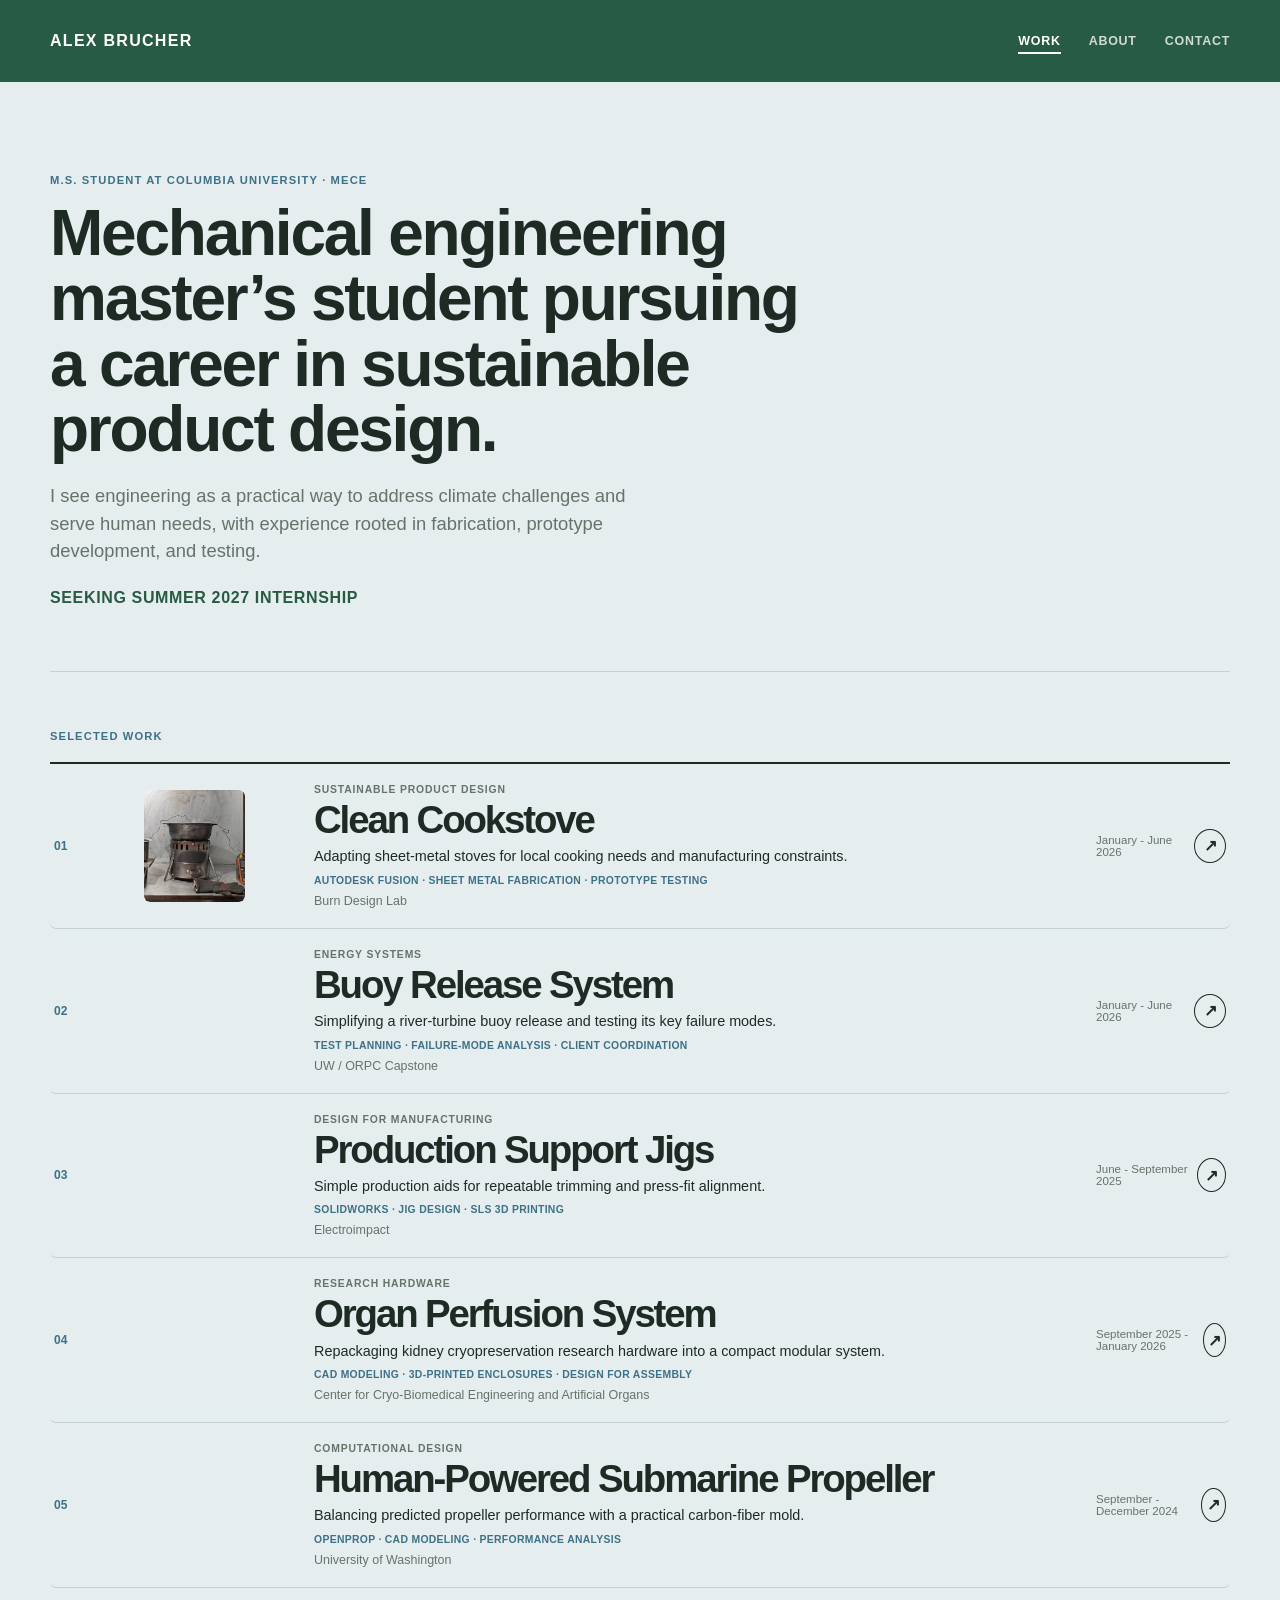
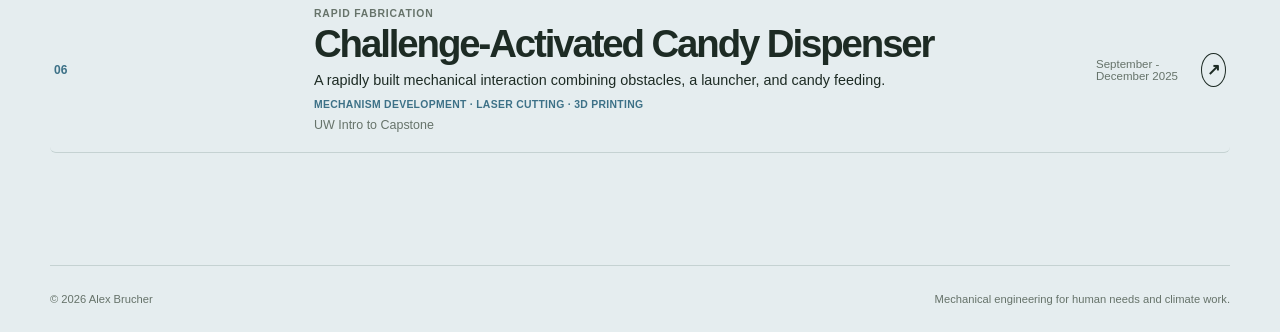
==== index.html @ 56136380 "Update portfolio content and project media Co-authored-by: Copilot <223556219+Copilot@users.noreply." ====
<!doctype html>
<html lang="en">
  <head>
    <meta charset="UTF-8" />
    <meta name="viewport" content="width=device-width, initial-scale=1.0" />
    <meta name="description" content="Alex Brucher — mechanical engineering master's student focused on sustainable product design, fabrication, and physical product development." />
    <title>Alex Brucher — Mechanical Engineer &amp; Product Designer</title>
    <link rel="stylesheet" href="assets/styles.css" />
  </head>
  <body>
    <a class="skip-link" href="#projects">Skip to projects</a>
    <header class="site-header">
      <a class="wordmark" href="index.html" aria-label="Alex Brucher home">ALEX BRUCHER</a>
      <nav aria-label="Primary navigation">
        <a class="active" href="index.html">Work</a>
        <a href="about.html">About</a>
        <a href="contact.html">Contact</a>
      </nav>
    </header>

    <main>
      <section class="hero page-shell">
        <!-- Edit the homepage introduction and availability in this section. -->
        <p class="label">M.S. student at Columbia University · MECE</p>
        <h1 class="hero-statement">
          Mechanical engineering master’s student pursuing a career in sustainable product design.
        </h1>
        <div class="hero-details">
          <p class="hero-subtitle">
            I see engineering as a practical way to address climate challenges and serve human needs, with experience rooted in fabrication, prototype development, and testing.
          </p>
        </div>
        <p class="hero-availability">Seeking Summer 2027 Internship</p>
      </section>

      <section class="work-section page-shell" id="projects" aria-labelledby="project-heading">
        <div class="section-heading">
          <p class="label" id="project-heading">Selected work</p>
        </div>
        <div class="project-grid" id="project-grid" aria-live="polite"></div>
      </section>
    </main>

    <footer class="site-footer page-shell">
      <p>© <span id="year"></span> Alex Brucher</p>
      <p>Mechanical engineering for human needs and climate work.</p>
    </footer>
    <script src="content/projects.js"></script>
    <script src="assets/site.js"></script>
  </body>
</html>
---- assets/styles.css ----
:root {
  --ink: #1d2b24;
  --panel: #203d31;
  --blue: #3d7187;
  --cyan: #b8d1d3;
  --signal: #285b43;
  --paper: #e5edef;
  --white: #fff;
  --line: #c5d2d2;
  --muted: #66736a;
  --sans: "Avenir Next", "Helvetica Neue", Arial, sans-serif;
  --mono: "Avenir Next", "Helvetica Neue", Arial, sans-serif;
}
* { box-sizing: border-box; }
html { scroll-behavior: smooth; }
body { margin: 0; color: var(--ink); background: var(--paper); font-family: var(--sans); line-height: 1.45; }
a { color: inherit; }
 a:focus-visible, button:focus-visible { outline: 3px solid var(--signal); outline-offset: 4px; }
.page-shell { width: min(1180px, calc(100% - 48px)); margin-inline: auto; }
.skip-link { position: absolute; left: -999px; top: 0; z-index: 3; padding: 10px; color: white; background: var(--blue); }
.skip-link:focus { left: 10px; }
.site-header { display: flex; align-items: center; justify-content: space-between; width: 100%; height: 82px; padding-inline: max(24px, calc((100% - 1180px) / 2)); background: var(--signal); color: var(--white); }
.wordmark { color: var(--white); font: 800 1rem var(--mono); letter-spacing: .08em; text-decoration: none; }
nav { display: flex; gap: 28px; }
nav a { position: relative; padding: 6px 0; color: rgba(255, 255, 255, .78); font: 700 .78rem var(--mono); letter-spacing: .06em; text-decoration: none; text-transform: uppercase; }
nav a.active, nav a:hover { color: var(--white); }
nav a.active::after { position: absolute; right: 0; bottom: 0; left: 0; height: 2px; background: var(--white); content: ""; }
.label { margin: 0; color: var(--blue); font: 800 .7rem var(--mono); letter-spacing: .1em; text-transform: uppercase; }
.hero { padding: clamp(52px, 8vw, 92px) 0 62px; border-bottom: 1px solid var(--line); }
.hero h1 { max-width: 700px; margin: 15px 0 24px; font-size: clamp(2.4rem, 5vw, 4.8rem); line-height: 1; letter-spacing: -.05em; font-weight: 900; }
.hero-statement { max-width: 780px !important; margin-bottom: 20px !important; font-family: var(--sans); font-size: clamp(2.8rem, 5vw, 5rem) !important; line-height: 1.02 !important; letter-spacing: -.035em !important; font-weight: 700 !important; }
.hero-details { display: flex; align-items: baseline; justify-content: space-between; gap: 32px; max-width: 850px; }
.hero-subtitle { max-width: 580px; margin: 0; color: var(--muted); font: 500 clamp(.95rem, 1.5vw, 1.15rem)/1.5 var(--sans); }
.hero-availability { display: inline-block; max-width: 100%; margin: 24px 0 0; color: var(--signal); font: 800 1rem var(--mono); letter-spacing: .04em; text-transform: uppercase; }
.work-section { padding: 58px 0 112px; }
.section-heading { display: flex; justify-content: space-between; padding-bottom: 20px; border-bottom: 2px solid var(--ink); }
.section-note { margin: 0; color: var(--muted); font: .78rem var(--mono); }
.project-grid { display: grid; }
.project-card { display: grid; grid-template-columns: 70px 150px minmax(0, 1fr) 130px; gap: 20px; align-items: center; padding: 20px 4px; border-bottom: 1px solid var(--line); border-radius: 6px; text-decoration: none; transition: background .18s, padding .18s; }
.project-card:hover { padding-inline: 14px; background: var(--white); }
.project-number { color: var(--blue); font: 800 .75rem var(--mono); }
.project-card-visual { display: grid; place-items: center; width: 150px; height: 112.5px; padding: 6px; overflow: hidden; border-radius: 6px; color: var(--muted); background: repeating-linear-gradient(135deg, #e9eef4, #e9eef4 9px, #e3e9f0 9px, #e3e9f0 10px); text-align: center; font: 700 .62rem/1.35 var(--mono); text-transform: uppercase; }
.project-card-visual.has-image { width: fit-content; height: fit-content; max-width: 150px; max-height: 112.5px; padding: 0; background: transparent; }
.project-card-visual img { display: block; width: auto; height: auto; min-width: 0; min-height: 0; max-width: 150px; max-height: 112.5px; border-radius: 6px; object-fit: contain; background: transparent; }
.project-card-main p { margin: 0 0 5px; color: var(--muted); font: 700 .65rem var(--mono); letter-spacing: .08em; text-transform: uppercase; }
.project-card h2 { margin: 0; font-size: clamp(1.5rem, 3vw, 2.65rem); line-height: 1.05; letter-spacing: -.055em; }
.project-card-main > span { display: block; margin-top: 7px; color: var(--muted); font: .78rem var(--mono); }
.project-card-main .project-card-description { max-width: 620px; color: var(--ink); font: 500 .9rem/1.35 var(--sans); }
.project-card-main .project-card-skills { margin-top: 8px; color: var(--blue); font: 700 .65rem var(--mono); letter-spacing: .03em; text-transform: uppercase; }
.project-card-main .project-card-client { margin-top: 8px; }
.project-card-end { display: flex; align-items: center; justify-content: space-between; color: var(--muted); font: .72rem var(--mono); }
.project-card-end b { display: grid; place-items: center; width: 34px; height: 34px; border: 1px solid var(--ink); border-radius: 50%; color: var(--ink); font-size: 1rem; transition: background .18s, color .18s; }
.project-card:hover b { border-color: var(--blue); color: white; background: var(--blue); }
.site-footer { display: flex; justify-content: space-between; gap: 20px; padding: 27px 0; border-top: 1px solid var(--line); color: var(--muted); font: .7rem var(--mono); }
.site-footer p { margin: 0; }
.about-page, .contact-page { max-width: 900px; padding-top: clamp(75px, 12vw, 140px); padding-bottom: 120px; }
.about-layout { display: grid; grid-template-columns: minmax(0, 1fr) 280px; gap: 80px; }
.about-layout h1, .contact-page h1 { margin: 16px 0 30px; font-size: clamp(3.2rem, 7vw, 6.6rem); line-height: .9; letter-spacing: -.09em; }
.about-copy { margin: 0; padding: 24px; border: 1px solid var(--line); border-radius: 6px; color: #3d4b5d; background: var(--white); font: 400 1rem/1.7 var(--sans); }
.about-aside { border-top: 2px solid var(--ink); }
.profile-photo { display: block; width: 100%; height: 280px; border: 1px solid var(--line); border-radius: 6px; object-fit: cover; }
.about-aside dl, .project-header dl { margin: 0; }
.about-aside dl div, .project-header dl div { padding: 16px 0; border-bottom: 1px solid var(--line); }
dt { color: var(--muted); font: 800 .65rem var(--mono); letter-spacing: .08em; text-transform: uppercase; }
dd { margin: 6px 0 0; font-size: .9rem; }
.contact-links { margin-top: 48px; border-top: 2px solid var(--ink); }
.contact-links a { display: grid; grid-template-columns: 100px minmax(0, 1fr) 26px; gap: 15px; align-items: center; padding: 22px 0; border-bottom: 1px solid var(--line); text-decoration: none; }
.contact-links a:hover { color: var(--blue); }
.contact-links small { color: var(--muted); font: 800 .67rem var(--mono); text-transform: uppercase; }
.contact-links span { font: 700 clamp(1.15rem, 2vw, 1.7rem) var(--mono); letter-spacing: -.05em; }
.contact-note { color: var(--muted); font: .78rem var(--mono); }
.project-page { padding-top: 44px; padding-bottom: 110px; }
.back-link { color: var(--blue); font: 700 .78rem var(--mono); text-decoration: none; }
.project-header { display: grid; grid-template-columns: minmax(0, 1fr) 280px; gap: 10%; align-items: end; padding: 55px 0 42px; }
.project-header h1 { margin: 13px 0 0; font-size: clamp(3.5rem, 7vw, 7.2rem); line-height: .88; letter-spacing: -.09em; }
.media-stage { display: grid; grid-template-columns: repeat(2, minmax(0, 1fr)); gap: 20px; }
.media-stage-single { display: block; }
.model-panel, .media-empty, .project-image { min-height: clamp(400px, 55vw, 650px); border: 1px solid var(--line); border-radius: 6px; background: var(--white); overflow: hidden; }
.model-toolbar { position: relative; z-index: 1; display: flex; justify-content: space-between; gap: 20px; padding: 14px 16px; border-bottom: 1px solid var(--line); color: var(--muted); font: 700 .65rem var(--mono); letter-spacing: .06em; text-transform: uppercase; }
.model-panel model-viewer { display: block; width: 100%; height: calc(clamp(400px, 55vw, 650px) - 46px); background: linear-gradient(135deg, #f8fafc, #e9eef4); }
.model-loading { display: grid; place-items: center; height: 100%; color: var(--muted); font: 700 .75rem var(--mono); text-transform: uppercase; }
.media-empty { display: grid; place-content: center; gap: 8px; color: var(--muted); background: repeating-linear-gradient(45deg, #e9eef4, #e9eef4 9px, #e3e9f0 9px, #e3e9f0 10px); text-align: center; font: 700 .8rem var(--mono); text-transform: uppercase; }
.project-image { margin: 0; overflow: hidden; }
.project-image img { display: block; width: 100%; height: auto; max-height: 75vh; min-height: 400px; object-fit: contain; background: var(--white); }
.project-image figcaption { padding: 12px 14px; color: var(--muted); font: 700 1rem/1.45 var(--sans); }
.image-carousel { display: flex; flex-direction: column; }
.carousel-track { display: flex; flex: 1; min-height: 0; transition: transform .3s ease; }
.carousel-track figure { flex: 0 0 100%; margin: 0; }
.carousel-track img { width: 100%; height: clamp(400px, 55vw, 650px); object-fit: contain; background: var(--white); }
.carousel-track figcaption { min-height: 48px; }
.media-stage-single .project-image img,
.media-stage-single .carousel-track img { height: clamp(360px, 48vw, 580px); min-height: 360px; }
.carousel-controls { display: flex; align-items: center; justify-content: space-between; padding: 10px 14px; border-top: 1px solid var(--line); color: var(--muted); font: .86rem var(--sans); }
.carousel-controls button { display: grid; place-items: center; width: 32px; height: 32px; border: 1px solid var(--line); border-radius: 50%; color: var(--ink); background: transparent; font: 1rem var(--sans); cursor: pointer; }
.carousel-controls button:hover { color: var(--white); border-color: var(--signal); background: var(--signal); }
.media-caption { margin: 0; padding: 12px 14px; color: var(--muted); font: 700 1rem/1.45 var(--sans); }
.media-empty .media-caption { align-self: end; width: 100%; padding-top: 16px; text-align: left; }
.project-template { display: grid; grid-template-columns: repeat(2, 1fr); gap: 16px; margin-top: 24px; }
.project-template section { min-height: 210px; padding: 22px; border: 1px solid var(--line); border-radius: 6px; background: #eef2f5; }
.project-copy { display: flex; flex-direction: column; gap: 10px; margin: 18px 0 0; color: #3d4b5d; font: 400 1rem/1.7 var(--sans); }
.project-copy strong { color: var(--ink); font-weight: 700; }
.project-copy span { display: block; }
.skills-list { display: flex; flex-wrap: wrap; gap: 8px; margin: 18px 0 0; padding: 0; list-style: none; }
.skills-list li { padding: 7px 9px; border: 1px solid var(--line); border-radius: 4px; color: var(--ink); background: var(--white); font: 700 .72rem var(--mono); }
.stat-citation { margin: 20px 0 0; color: var(--muted); font: .72rem/1.5 var(--mono); }
@media (max-width: 900px) and (min-width: 701px) {
  .hero-details { align-items: flex-start; flex-direction: column; gap: 18px; }
  .hero-availability { max-width: 100%; }
}
@media (max-width: 700px) {
  .page-shell { width: calc(100% - 32px); }
  .site-header { width: 100%; height: 70px; padding-inline: 16px; }
  .wordmark { font-size: .82rem; }
  nav { gap: 16px; }
  .hero { padding-block: 56px 48px; }
  .hero h1 { font-size: clamp(2.4rem, 11vw, 4.2rem); }
  .hero-details { align-items: start; flex-direction: column; gap: 18px; }
  .section-heading { align-items: start; flex-direction: column; gap: 11px; }
  .project-card { grid-template-columns: 37px 110px minmax(0, 1fr); gap: 13px; padding-block: 22px; }
  .project-card-visual { width: 110px; height: 82.5px; grid-column: 2; grid-row: 1 / span 2; }
  .project-card-visual.has-image { max-width: 110px; max-height: 82.5px; }
  .project-card-visual img { max-width: 110px; max-height: 82.5px; }
  .project-card-main { grid-column: 3; }
  .project-card-end { grid-column: 3; justify-content: flex-start; gap: 15px; }
  .about-layout, .project-header { grid-template-columns: 1fr; gap: 30px; }
  .contact-links a { grid-template-columns: 1fr 23px; }
  .contact-links small { grid-column: 1 / -1; }
  .project-header { padding-top: 42px; }
  .media-stage { grid-template-columns: 1fr; }
  .model-toolbar { font-size: .56rem; }
  .model-toolbar span:last-child { display: none; }
  .project-template { grid-template-columns: 1fr; }
  .project-template section { min-height: 0; }
  .site-footer { flex-direction: column; }
}
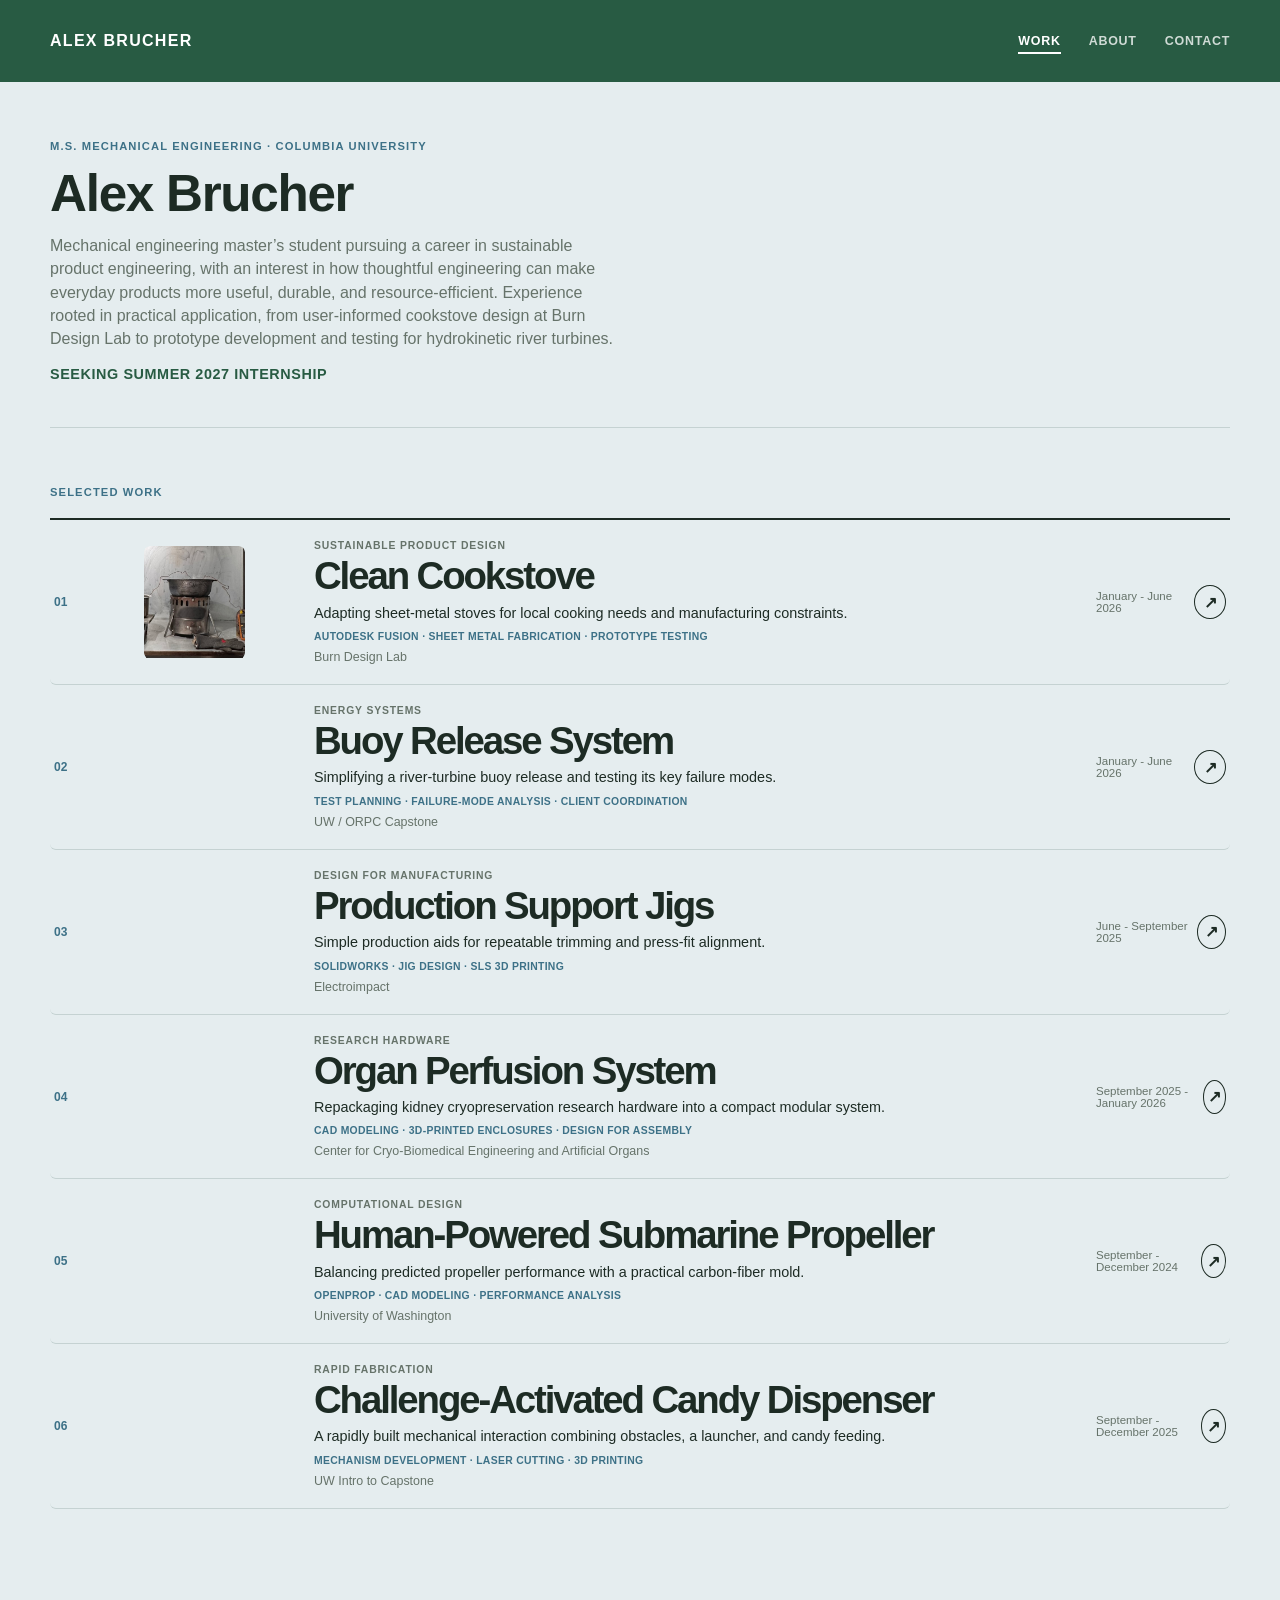
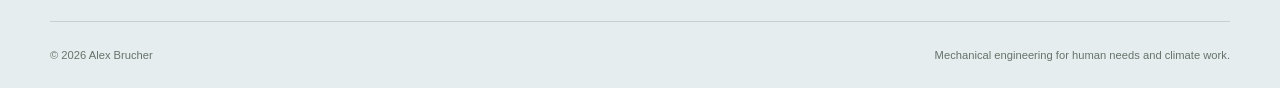
==== commit 5b03a58a: "Update homepage hero copy Co-authored-by: Copilot <223556219+Copilot@users.noreply.github.com>" ====
--- a/index.html
+++ b/index.html
@@ -21,13 +21,13 @@
     <main>
       <section class="hero page-shell">
         <!-- Edit the homepage introduction and availability in this section. -->
-        <p class="label">M.S. student at Columbia University · MECE</p>
+        <p class="label">M.S. Mechanical Engineering · Columbia University</p>
         <h1 class="hero-statement">
-          Mechanical engineering master’s student pursuing a career in sustainable product design.
+          Alex Brucher
         </h1>
         <div class="hero-details">
           <p class="hero-subtitle">
-            I see engineering as a practical way to address climate challenges and serve human needs, with experience rooted in fabrication, prototype development, and testing.
+            Mechanical engineering master’s student pursuing a career in sustainable product engineering, with an interest in how thoughtful engineering can make everyday products more useful, durable, and resource-efficient. Experience rooted in practical application, from user-informed cookstove design at Burn Design Lab to prototype development and testing for hydrokinetic river turbines.
           </p>
         </div>
         <p class="hero-availability">Seeking Summer 2027 Internship</p>
--- a/assets/styles.css
+++ b/assets/styles.css
@@ -26,12 +26,12 @@
 nav a.active, nav a:hover { color: var(--white); }
 nav a.active::after { position: absolute; right: 0; bottom: 0; left: 0; height: 2px; background: var(--white); content: ""; }
 .label { margin: 0; color: var(--blue); font: 800 .7rem var(--mono); letter-spacing: .1em; text-transform: uppercase; }
-.hero { padding: clamp(52px, 8vw, 92px) 0 62px; border-bottom: 1px solid var(--line); }
+.hero { padding: clamp(36px, 5vw, 58px) 0 42px; border-bottom: 1px solid var(--line); }
 .hero h1 { max-width: 700px; margin: 15px 0 24px; font-size: clamp(2.4rem, 5vw, 4.8rem); line-height: 1; letter-spacing: -.05em; font-weight: 900; }
-.hero-statement { max-width: 780px !important; margin-bottom: 20px !important; font-family: var(--sans); font-size: clamp(2.8rem, 5vw, 5rem) !important; line-height: 1.02 !important; letter-spacing: -.035em !important; font-weight: 700 !important; }
+.hero-statement { max-width: 720px !important; margin-bottom: 14px !important; font-family: var(--sans); font-size: clamp(2.25rem, 4vw, 4rem) !important; line-height: 1.04 !important; letter-spacing: -.025em !important; font-weight: 700 !important; }
 .hero-details { display: flex; align-items: baseline; justify-content: space-between; gap: 32px; max-width: 850px; }
-.hero-subtitle { max-width: 580px; margin: 0; color: var(--muted); font: 500 clamp(.95rem, 1.5vw, 1.15rem)/1.5 var(--sans); }
-.hero-availability { display: inline-block; max-width: 100%; margin: 24px 0 0; color: var(--signal); font: 800 1rem var(--mono); letter-spacing: .04em; text-transform: uppercase; }
+.hero-subtitle { max-width: 580px; margin: 0; color: var(--muted); font: 500 clamp(.9rem, 1.25vw, 1rem)/1.45 var(--sans); }
+.hero-availability { display: inline-block; max-width: 100%; margin: 16px 0 0; color: var(--signal); font: 800 .9rem var(--mono); letter-spacing: .04em; text-transform: uppercase; }
 .work-section { padding: 58px 0 112px; }
 .section-heading { display: flex; justify-content: space-between; padding-bottom: 20px; border-bottom: 2px solid var(--ink); }
 .section-note { margin: 0; color: var(--muted); font: .78rem var(--mono); }
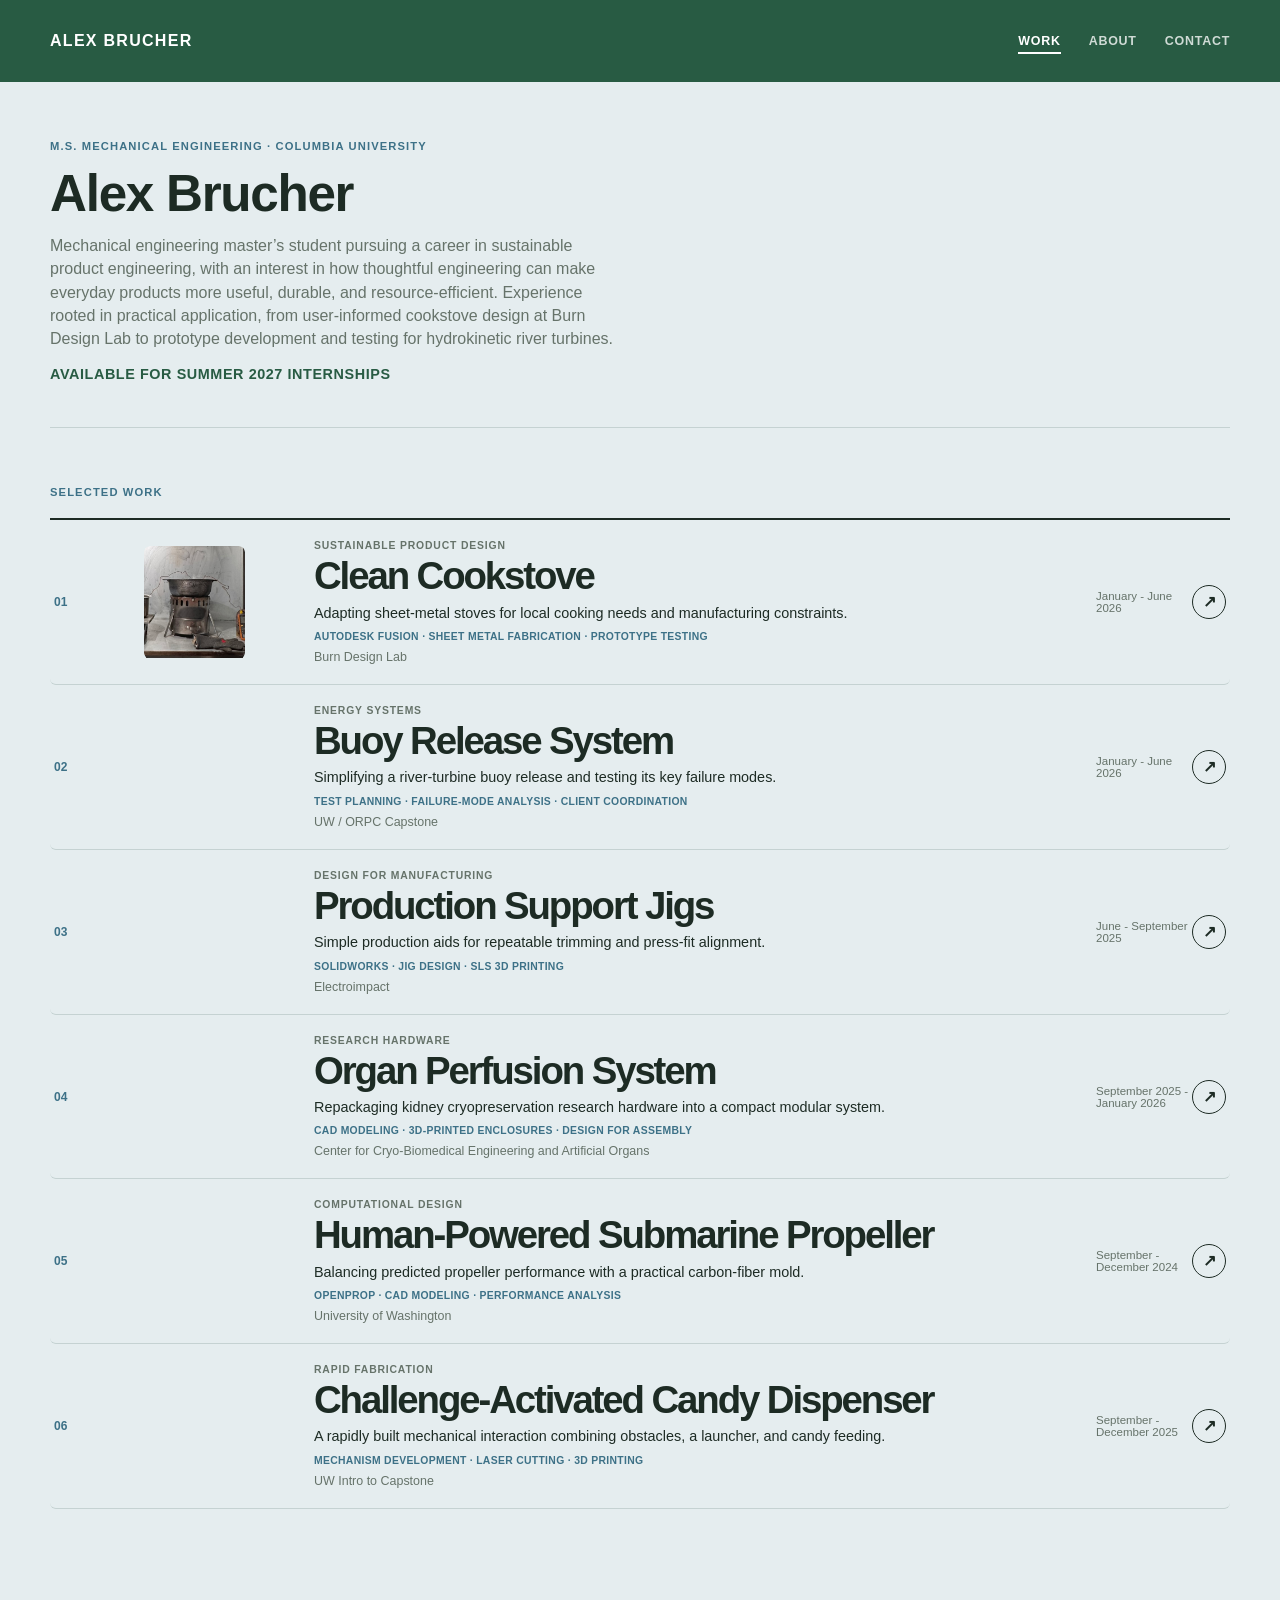
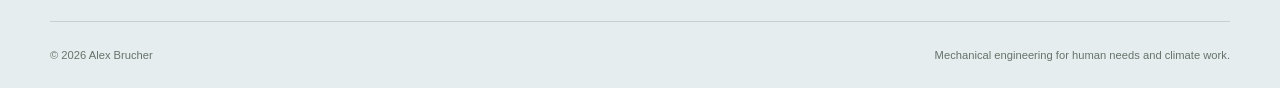
==== commit 67f12caa: "Align portfolio content with resume Co-authored-by: Copilot <223556219+Copilot@users.noreply.github." ====
--- a/index.html
+++ b/index.html
@@ -3,7 +3,7 @@
   <head>
     <meta charset="UTF-8" />
     <meta name="viewport" content="width=device-width, initial-scale=1.0" />
-    <meta name="description" content="Alex Brucher — mechanical engineering master's student focused on sustainable product design, fabrication, and physical product development." />
+    <meta name="description" content="Alex Brucher — mechanical engineering master's student focused on sustainable product engineering, fabrication, and physical product development." />
     <title>Alex Brucher — Mechanical Engineer &amp; Product Designer</title>
     <link rel="stylesheet" href="assets/styles.css" />
   </head>
@@ -30,7 +30,7 @@
             Mechanical engineering master’s student pursuing a career in sustainable product engineering, with an interest in how thoughtful engineering can make everyday products more useful, durable, and resource-efficient. Experience rooted in practical application, from user-informed cookstove design at Burn Design Lab to prototype development and testing for hydrokinetic river turbines.
           </p>
         </div>
-        <p class="hero-availability">Seeking Summer 2027 Internship</p>
+        <p class="hero-availability">Available for Summer 2027 internships</p>
       </section>
 
       <section class="work-section page-shell" id="projects" aria-labelledby="project-heading">
--- a/assets/styles.css
+++ b/assets/styles.css
@@ -49,7 +49,7 @@
 .project-card-main .project-card-skills { margin-top: 8px; color: var(--blue); font: 700 .65rem var(--mono); letter-spacing: .03em; text-transform: uppercase; }
 .project-card-main .project-card-client { margin-top: 8px; }
 .project-card-end { display: flex; align-items: center; justify-content: space-between; color: var(--muted); font: .72rem var(--mono); }
-.project-card-end b { display: grid; place-items: center; width: 34px; height: 34px; border: 1px solid var(--ink); border-radius: 50%; color: var(--ink); font-size: 1rem; transition: background .18s, color .18s; }
+.project-card-end b { display: grid; flex: 0 0 34px; place-items: center; width: 34px; height: 34px; aspect-ratio: 1; padding: 0; border: 1px solid var(--ink); border-radius: 50%; color: var(--ink); font-size: 1rem; line-height: 1; transition: background .18s, color .18s; }
 .project-card:hover b { border-color: var(--blue); color: white; background: var(--blue); }
 .site-footer { display: flex; justify-content: space-between; gap: 20px; padding: 27px 0; border-top: 1px solid var(--line); color: var(--muted); font: .7rem var(--mono); }
 .site-footer p { margin: 0; }
@@ -91,7 +91,7 @@
 .media-stage-single .project-image img,
 .media-stage-single .carousel-track img { height: clamp(360px, 48vw, 580px); min-height: 360px; }
 .carousel-controls { display: flex; align-items: center; justify-content: space-between; padding: 10px 14px; border-top: 1px solid var(--line); color: var(--muted); font: .86rem var(--sans); }
-.carousel-controls button { display: grid; place-items: center; width: 32px; height: 32px; border: 1px solid var(--line); border-radius: 50%; color: var(--ink); background: transparent; font: 1rem var(--sans); cursor: pointer; }
+.carousel-controls button { display: grid; flex: 0 0 32px; place-items: center; width: 32px; height: 32px; aspect-ratio: 1; padding: 0; border: 1px solid var(--line); border-radius: 50%; color: var(--ink); background: transparent; font: 1rem/1 var(--sans); cursor: pointer; }
 .carousel-controls button:hover { color: var(--white); border-color: var(--signal); background: var(--signal); }
 .media-caption { margin: 0; padding: 12px 14px; color: var(--muted); font: 700 1rem/1.45 var(--sans); }
 .media-empty .media-caption { align-self: end; width: 100%; padding-top: 16px; text-align: left; }
